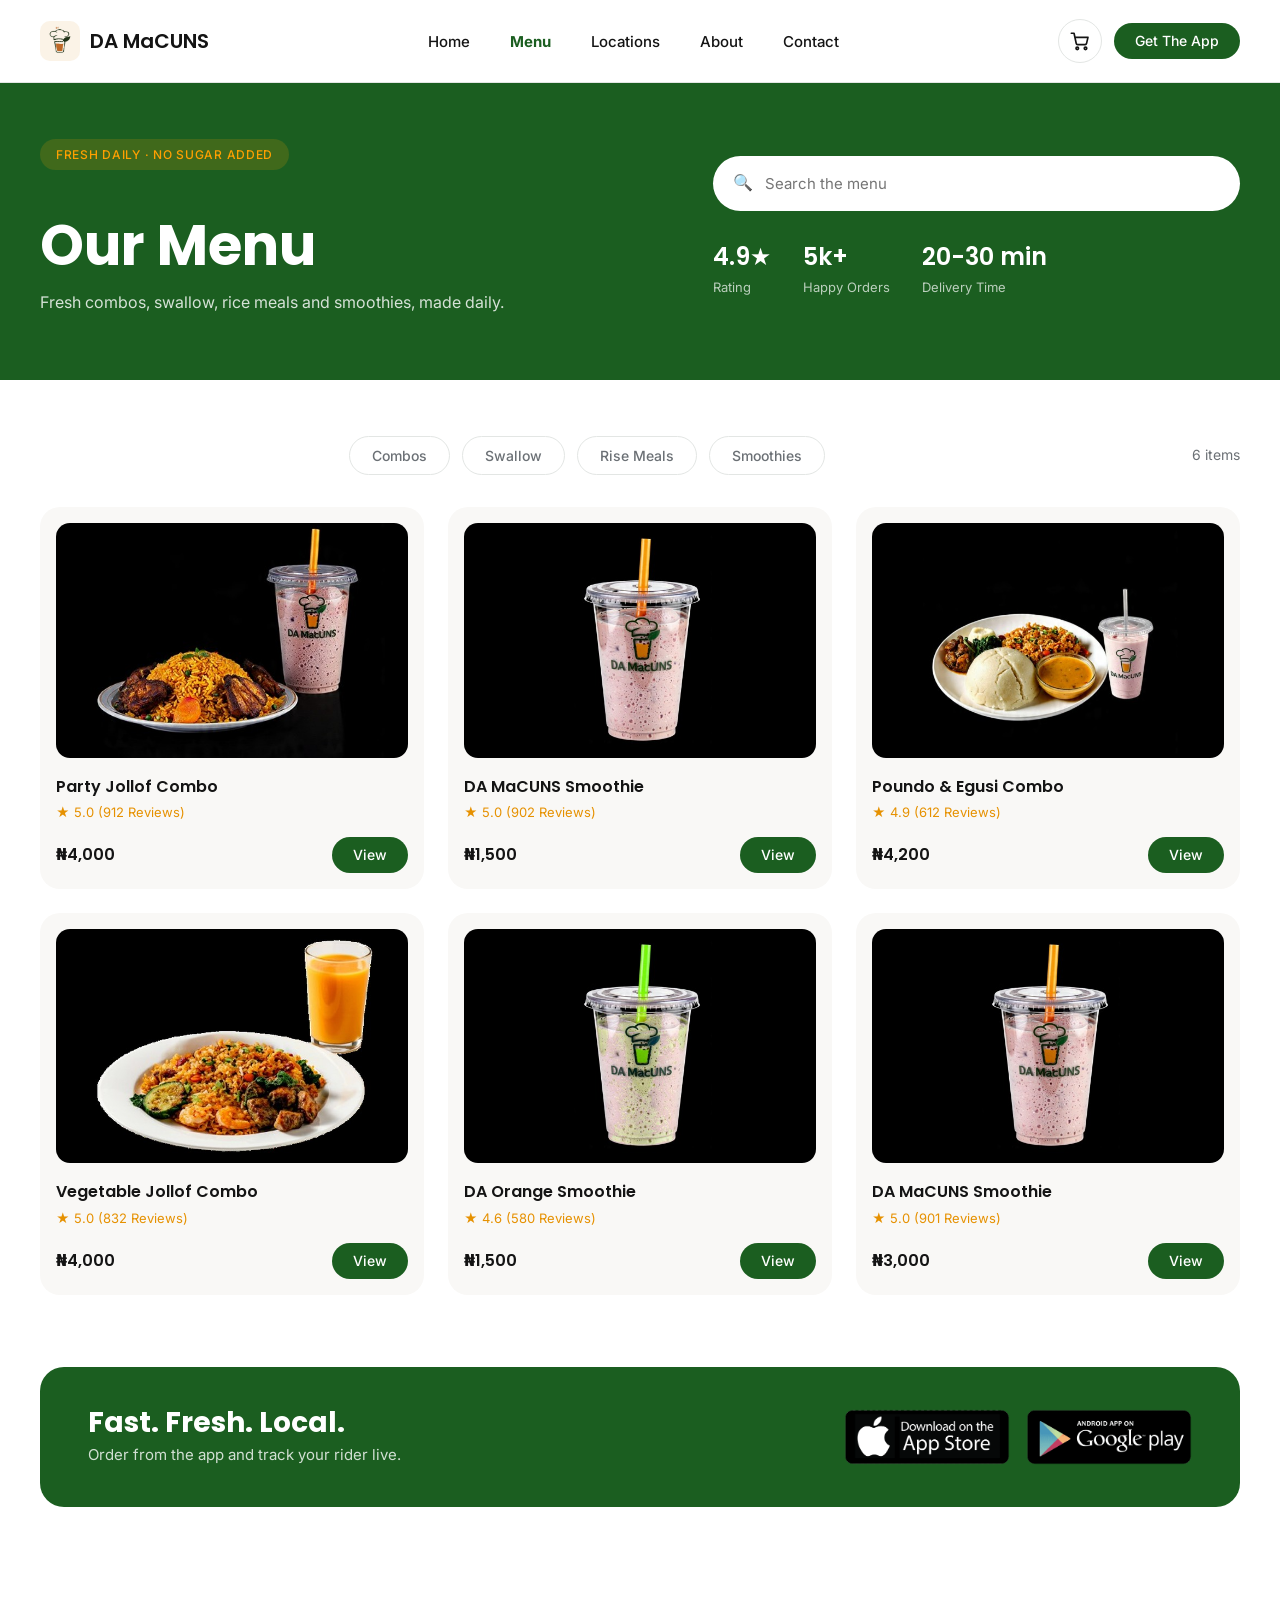
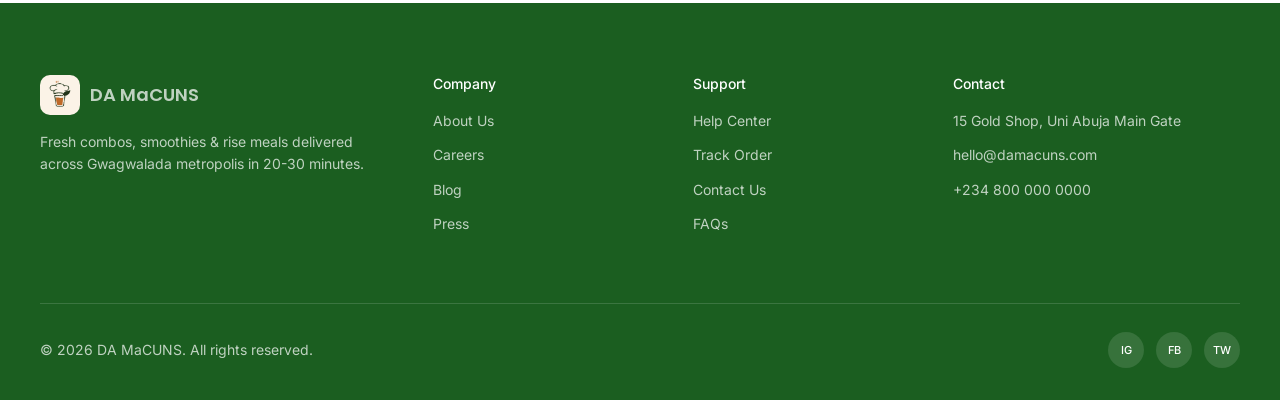
==== menu.html @ 14125fd9 "DA MaCUNS Level 8 live website Co-Authored-By: Claude Opus 5.5 <noreply@anthropic.com>" ====
<!DOCTYPE html>
<html lang="en">
<head>
  <meta charset="UTF-8">
  <meta name="viewport" content="width=device-width, initial-scale=1">
  <title>Our Menu | DA MaCUNS</title>
  <meta name="description" content="Browse the DA MaCUNS menu: jollof combos, swallow, rice meals and smoothies, delivered across Gwagwalada in 20-30 minutes.">
  <meta property="og:title" content="Our Menu | DA MaCUNS">
  <meta property="og:image" content="images/og-share.png">
  <meta name="theme-color" content="#1B5E20">
  <link rel="icon" href="images/favicon.png">
  <link rel="preconnect" href="https://fonts.googleapis.com">
  <link rel="preconnect" href="https://fonts.gstatic.com" crossorigin>
  <link href="https://fonts.googleapis.com/css2?family=Inter:wght@400;500;600;700&family=Poppins:wght@500;600;700;800&display=swap" rel="stylesheet">
  <link rel="stylesheet" href="style.css">
</head>
<body>
<a class="skip-link" href="#main">Skip to content</a>

<header class="site-header">
  <div class="container nav">
    <a class="brand" href="index.html" aria-label="DA MaCUNS home"><img src="images/logo.png" alt="" width="40" height="40">DA MaCUNS</a>
    <nav aria-label="Main">
      <ul class="nav-links" id="nav-links">
        <li><a href="index.html">Home</a></li>
        <li><a href="menu.html" aria-current="page">Menu</a></li>
        <li><a href="index.html#locations">Locations</a></li>
        <li><a href="index.html#about">About</a></li>
        <li><a href="index.html#contact">Contact</a></li>
      </ul>
    </nav>
    <div class="nav-actions">
      <button class="icon-btn" data-open-cart aria-label="Open cart">
        <svg viewBox="0 0 24 24" fill="none" stroke="currentColor" stroke-width="1.8" stroke-linecap="round" stroke-linejoin="round" aria-hidden="true"><circle cx="9" cy="20" r="1.4"/><circle cx="18" cy="20" r="1.4"/><path d="M2.5 3.5h3l2.4 11.2a1.5 1.5 0 0 0 1.5 1.2h8.2a1.5 1.5 0 0 0 1.5-1.1L20.7 8H6.3"/></svg>
        <span class="cart-count" data-cart-count data-zero="true">0</span>
      </button>
      <a class="btn btn-primary btn-sm btn-nav" href="index.html#get-app">Get The App</a>
      <button class="nav-toggle" id="nav-toggle" aria-label="Open menu" aria-expanded="false" aria-controls="nav-links"><span></span><span></span><span></span></button>
    </div>
  </div>
</header>

<main id="main">
  <section class="page-hero" aria-labelledby="menu-h1">
    <div class="container page-hero-inner">
      <div>
        <span class="tag">Fresh daily · No sugar added</span>
        <h1 id="menu-h1">Our Menu</h1>
        <p>Fresh combos, swallow, rice meals and smoothies, made daily.</p>
      </div>
      <div>
        <form class="search" id="search-form" role="search"><label class="sr" for="search" style="position:absolute;left:-999px">Search the menu</label><span class="search-ico" aria-hidden="true">🔍</span><input id="search" type="search" placeholder="Search the menu" autocomplete="off"></form>
        <div class="stats">
          <div class="stat"><strong>4.9★</strong><span>Rating</span></div>
          <div class="stat"><strong>5k+</strong><span>Happy Orders</span></div>
          <div class="stat"><strong>20-30 min</strong><span>Delivery Time</span></div>
        </div>
      </div>
    </div>
  </section>

  <section class="section" style="padding-top:56px" aria-label="Menu items">
    <div class="container">
      <div class="toolbar">
        <div class="pills" role="group" aria-label="Filter menu by category">
          <button class="pill" data-filter="combos" aria-pressed="false">Combos</button>
          <button class="pill" data-filter="swallow" aria-pressed="false">Swallow</button>
          <button class="pill" data-filter="rice" aria-pressed="false">Rise Meals</button>
          <button class="pill" data-filter="smoothies" aria-pressed="false">Smoothies</button>
        </div>
        <span class="count" id="count" aria-live="polite">6 items</span>
      </div>

      <div class="grid-3" id="menu-grid">
        <article class="card" data-id="party-jollof">
          <div class="card-photo"><img src="images/party-jollof.jpg" alt="Party Jollof Combo" loading="lazy"></div>
          <h3>Party Jollof Combo</h3><span class="rating">5.0 (912 Reviews)</span>
          <div class="card-foot"><span class="price">₦4,000</span><button class="btn btn-primary btn-sm" data-view="party-jollof">View</button></div>
        </article>
        <article class="card" data-id="smoothie">
          <div class="card-photo"><img src="images/smoothie.jpg" alt="DA MaCUNS Smoothie" loading="lazy"></div>
          <h3>DA MaCUNS Smoothie</h3><span class="rating">5.0 (902 Reviews)</span>
          <div class="card-foot"><span class="price">₦1,500</span><button class="btn btn-primary btn-sm" data-view="smoothie">View</button></div>
        </article>
        <article class="card" data-id="poundo-egusi">
          <div class="card-photo"><img src="images/poundo-egusi.jpg" alt="Poundo and Egusi Combo" loading="lazy"></div>
          <h3>Poundo &amp; Egusi Combo</h3><span class="rating">4.9 (612 Reviews)</span>
          <div class="card-foot"><span class="price">₦4,200</span><button class="btn btn-primary btn-sm" data-view="poundo-egusi">View</button></div>
        </article>
        <article class="card" data-id="veg-jollof">
          <div class="card-photo"><img src="images/vegetable-jollof-orange-juice.jpg" alt="Vegetable Jollof Combo" loading="lazy"></div>
          <h3>Vegetable Jollof Combo</h3><span class="rating">5.0 (832 Reviews)</span>
          <div class="card-foot"><span class="price">₦4,000</span><button class="btn btn-primary btn-sm" data-view="veg-jollof">View</button></div>
        </article>
        <article class="card" data-id="orange-smoothie">
          <!-- REPLACE: images/orange-smoothie-placeholder.jpg with the real DA Orange Smoothie photo from Figma -->
          <div class="card-photo"><img src="images/orange-smoothie-placeholder.jpg" alt="DA Orange Smoothie" loading="lazy"></div>
          <h3>DA Orange Smoothie</h3><span class="rating">4.6 (580 Reviews)</span>
          <div class="card-foot"><span class="price">₦1,500</span><button class="btn btn-primary btn-sm" data-view="orange-smoothie">View</button></div>
        </article>
        <article class="card" data-id="smoothie-3000">
          <div class="card-photo"><img src="images/smoothie.jpg" alt="DA MaCUNS Smoothie" loading="lazy"></div>
          <h3>DA MaCUNS Smoothie</h3><span class="rating">5.0 (901 Reviews)</span>
          <div class="card-foot"><span class="price">₦3,000</span><button class="btn btn-primary btn-sm" data-view="smoothie-3000">View</button></div>
        </article>
      </div>
      <p class="empty" id="empty" hidden>No items match your search. Try another word or category.</p>

      <div class="band">
        <div>
          <h2>Fast. Fresh. Local.</h2>
          <p>Order from the app and track your rider live.</p>
        </div>
        <div class="badges">
          <a href="index.html#get-app" aria-label="Download on the App Store"><img src="images/badge-appstore.png" alt="Download on the App Store"></a>
          <a href="index.html#get-app" aria-label="Get it on Google Play"><img src="images/badge-googleplay.png" alt="Get it on Google Play"></a>
        </div>
      </div>
    </div>
  </section>
</main>

<footer class="site-footer">
  <div class="container">
    <div class="footer-grid">
      <div>
        <a class="brand" href="index.html"><img src="images/logo.png" alt="" width="40" height="40">DA MaCUNS</a>
        <p>Fresh combos, smoothies &amp; rise meals delivered across Gwagwalada metropolis in 20-30 minutes.</p>
      </div>
      <div><h4>Company</h4><ul><li><a href="index.html#about">About Us</a></li><li><a href="mailto:hello@damacuns.com?subject=Careers%20at%20DA%20MaCUNS">Careers</a></li><li><a href="#" data-toast="Our blog is coming soon.">Blog</a></li><li><a href="mailto:hello@damacuns.com?subject=Press%20enquiry">Press</a></li></ul></div>
      <div><h4>Support</h4><ul><li><a href="#" data-open-faq>Help Center</a></li><li><a href="index.html#get-app">Track Order</a></li><li><a href="index.html#contact">Contact Us</a></li><li><a href="#" data-open-faq>FAQs</a></li></ul></div>
      <div><h4>Contact</h4><ul><li>15 Gold Shop, Uni Abuja Main Gate</li><li><a href="mailto:hello@damacuns.com">hello@damacuns.com</a></li><li><a href="tel:+2348000000000">+234 800 000 0000</a></li></ul></div>
    </div>
    <div class="footer-bottom">
      <p>© 2026 DA MaCUNS. All rights reserved.</p>
      <div class="social" aria-label="Social media">
        <a href="#" data-toast="Our Instagram page launches with the app." aria-label="Instagram">IG</a>
        <a href="#" data-toast="Our Facebook page launches with the app." aria-label="Facebook">FB</a>
        <a href="#" data-toast="Our Twitter page launches with the app." aria-label="Twitter">TW</a>
      </div>
    </div>
  </div>
</footer>

<div class="overlay" id="overlay"></div>

<aside class="drawer" id="cart-drawer" aria-label="Your cart">
  <div class="drawer-head"><h2>Your cart</h2><button class="close-btn" data-close aria-label="Close cart">×</button></div>
  <div class="drawer-body" id="cart-body"></div>
  <div class="drawer-foot">
    <div class="row"><span>Subtotal</span><span id="cart-subtotal">₦0</span></div>
    <div class="row total"><span>Total</span><span id="cart-total">₦0</span></div>
    <button class="btn btn-primary btn-block" id="checkout-btn" disabled>Checkout</button>
    <button class="btn btn-outline btn-block" data-close>Keep browsing</button>
  </div>
</aside>

<div class="modal" id="quick-view" role="dialog" aria-modal="true" aria-labelledby="qv-name">
  <button class="close-btn" data-close aria-label="Close">×</button>
  <div class="quick-photo"><img id="qv-img" src="" alt=""></div>
  <h2 id="qv-name"></h2><p class="sub" id="qv-rating"></p>
  <div class="quick-row"><span class="price" id="qv-price"></span>
    <div class="stepper" role="group" aria-label="Quantity"><button id="qv-dec" aria-label="Decrease">−</button><output id="qv-qty">1</output><button id="qv-inc" aria-label="Increase">+</button></div></div>
  <button class="btn btn-primary btn-block" id="qv-add">Add to Cart</button>
</div>

<div class="modal" id="checkout-modal" role="dialog" aria-modal="true" aria-labelledby="co-title">
  <button class="close-btn" data-close aria-label="Close">×</button>
  <form id="co-form" novalidate>
    <h2 id="co-title">Checkout</h2><p class="sub" id="co-summary"></p>
    <p class="notice">Demo checkout for the capstone: no payment is taken and no real order is placed.</p>
    <div class="field"><label for="co-name">Full name</label><input id="co-name" autocomplete="name" placeholder="Your name"><span class="err"></span></div>
    <div class="field"><label for="co-phone">Phone number</label><input id="co-phone" type="tel" autocomplete="tel" placeholder="+234 ..."><span class="err"></span></div>
    <div class="field"><label for="co-area">Delivery area</label><select id="co-area"><option value="">Choose your area</option><option value="1">Uni Abuja Main Gate</option><option value="2">Gwagwalada Central</option><option value="3">Phase 3, Gwagwalada</option></select><span class="err"></span></div>
    <button class="btn btn-primary btn-block" type="submit">Place order</button>
  </form>
  <div class="success" id="co-success" hidden>
    <div class="big" aria-hidden="true">✓</div>
    <h2>Order placed</h2>
    <p class="sub">Order <strong id="co-order"></strong> · <span id="co-paid"></span><br>Estimated delivery: <strong id="co-eta"></strong></p>
    <button class="btn btn-primary btn-block" data-close>Done</button>
  </div>
</div>

<div class="modal faq" id="faq-modal" role="dialog" aria-modal="true" aria-labelledby="faq-title">
  <button class="close-btn" data-close aria-label="Close">×</button>
  <h2 id="faq-title">Help &amp; FAQs</h2>
  <details open><summary>How fast is delivery?</summary><p>Orders arrive in 20-30 minutes across Gwagwalada.</p></details>
  <details><summary>Where do you deliver?</summary><p>Uni Abuja Main Gate (20 min), Gwagwalada Central (30 min) and Phase 3, Gwagwalada (25 min).</p></details>
  <details><summary>When are you open?</summary><p>Every day, 8am to 10pm.</p></details>
  <details><summary>How do I reach you?</summary><p>Call +234 800 000 0000 or email hello@damacuns.com. We reply within a day.</p></details>
</div>

<div class="toast" id="toast" role="status" aria-live="polite"></div>
<script src="script.js"></script>
</body>
</html>
---- style.css ----
/* DA MaCUNS website styles
   Design tokens come from the style guide: website = Poppins (headings) + Inter (body). */
:root {
  --green: #1B5E20;
  --green-dark: #154d19;
  --amber: #FFA000;
  --amber-dark: #e69100;
  --mint: #E8F5E9;
  --ink: #141414;
  --grey: #6B7075;
  --line: #E3E6E4;
  --card: #F9F8F6;
  --white: #FFFFFF;
  --radius: 16px;
  --radius-sm: 12px;
  --max: 1200px;
  --font-head: "Poppins", system-ui, sans-serif;
  --font-body: "Inter", system-ui, sans-serif;
}

*, *::before, *::after { box-sizing: border-box; }
html { scroll-behavior: smooth; scroll-padding-top: 90px; }
body { margin: 0; font-family: var(--font-body); color: var(--ink); background: var(--white); line-height: 1.6; -webkit-font-smoothing: antialiased; }
img { max-width: 100%; display: block; }
a { color: inherit; text-decoration: none; }
h1, h2, h3, h4 { font-family: var(--font-head); line-height: 1.15; margin: 0; }
p { margin: 0; }
ul { margin: 0; padding: 0; list-style: none; }
.container { width: min(100% - 48px, var(--max)); margin-inline: auto; }
.skip-link { position: absolute; left: -999px; top: 8px; background: var(--amber); color: var(--ink); padding: 8px 14px; border-radius: 8px; z-index: 200; }
.skip-link:focus { left: 8px; }
:focus-visible { outline: 3px solid var(--amber); outline-offset: 3px; }

/* ---------- Buttons (reused everywhere) ---------- */
.btn { display: inline-flex; align-items: center; justify-content: center; gap: 8px; font: 500 16px/1 var(--font-body); padding: 16px 28px; border-radius: 999px; border: 1.5px solid transparent; cursor: pointer; transition: transform .15s ease, background .2s ease, color .2s ease, border-color .2s ease; }
.btn:hover { transform: translateY(-2px); }
.btn-primary { background: var(--green); color: var(--white); }
.btn-primary:hover { background: var(--green-dark); }
.btn-amber { background: var(--amber); color: var(--ink); }
.btn-amber:hover { background: var(--amber-dark); }
.btn-ghost { background: transparent; color: var(--white); border-color: rgba(255,255,255,.55); }
.btn-ghost:hover { background: rgba(255,255,255,.12); }
.btn-outline { background: transparent; color: var(--green); border-color: var(--green); }
.btn-outline:hover { background: var(--green); color: var(--white); }
.btn-sm { padding: 10px 20px; font-size: 14px; }

/* ---------- Header ---------- */
.site-header { position: sticky; top: 0; z-index: 100; background: var(--white); border-bottom: 1px solid var(--line); }
.nav { display: flex; align-items: center; justify-content: space-between; height: 82px; gap: 24px; }
.brand { display: flex; align-items: center; gap: 10px; font: 600 20px var(--font-head); }
.brand img { width: 40px; height: 40px; border-radius: 10px; }
.nav-links { display: flex; gap: 40px; font: 500 15px var(--font-body); }
.nav-links a { color: var(--ink); padding: 6px 0; border-bottom: 2px solid transparent; }
.nav-links a:hover { color: var(--green); }
.nav-links a[aria-current="page"] { color: var(--green); font-weight: 700; }
.nav-toggle { display: none; background: none; border: 0; padding: 10px; cursor: pointer; }
.nav-toggle span { display: block; width: 24px; height: 2px; background: var(--ink); margin: 5px 0; transition: transform .2s, opacity .2s; }
.cart-pill { position: relative; display: none; }
.cart-count { display: inline-flex; min-width: 22px; height: 22px; align-items: center; justify-content: center; background: var(--amber); color: var(--ink); border-radius: 999px; font: 700 12px var(--font-body); padding: 0 6px; margin-left: 6px; }

/* ---------- Hero ---------- */
.hero { background: var(--green); color: var(--white); position: relative; overflow: hidden; }
.hero::after { content: ""; position: absolute; right: -180px; top: -200px; width: 640px; height: 640px; border-radius: 50%; background: rgba(255,160,0,.10); }
.hero-inner { display: grid; grid-template-columns: 1.05fr 1fr; gap: 56px; align-items: center; padding: 88px 0 96px; position: relative; z-index: 1; }
.tag { display: inline-block; font: 500 12px var(--font-body); letter-spacing: .06em; text-transform: uppercase; color: var(--amber); background: rgba(255,160,0,.16); padding: 8px 16px; border-radius: 999px; margin-bottom: 24px; }
.hero h1 { font-size: clamp(40px, 5.4vw, 64px); font-weight: 700; }
.hero p.lead { font-size: 18px; color: rgba(255,255,255,.82); margin: 24px 0 36px; max-width: 520px; }
.cta-row { display: flex; flex-wrap: wrap; gap: 16px; }
.stats { display: flex; gap: 40px; margin-top: 44px; }
.stat strong { display: block; font: 600 24px var(--font-head); }
.stat span { font-size: 13px; color: rgba(255,255,255,.7); }
.hero-visual { position: relative; border-radius: 28px; overflow: hidden; box-shadow: 0 30px 60px rgba(0,0,0,.35); background: #000; }
.hero-visual img { width: 100%; aspect-ratio: 1.45; object-fit: cover; }
.hero-caption { position: absolute; left: 20px; bottom: 20px; right: 20px; background: linear-gradient(180deg, transparent, rgba(0,0,0,.65)); padding: 28px 12px 4px; display: flex; flex-direction: column; align-items: flex-start; gap: 8px; }
.hero-caption strong { font: 700 15px var(--font-body); }
.chip-amber { background: var(--amber); color: var(--ink); font: 700 12px var(--font-body); padding: 6px 18px; border-radius: 999px; }

/* ---------- Sections ---------- */
section { position: relative; }
.section { padding: 96px 0; }
.section-alt { background: var(--card); }
.eyebrow { font: 500 13px var(--font-body); letter-spacing: .14em; text-transform: uppercase; color: var(--grey); text-align: center; margin-bottom: 12px; }
.section-title { font-size: clamp(28px, 3.2vw, 36px); font-weight: 600; text-align: center; max-width: 720px; margin-inline: auto; }
.section-head { margin-bottom: 48px; }
.left { text-align: left; margin-inline: 0; }

/* pills */
.pills { display: flex; flex-wrap: wrap; justify-content: center; gap: 12px; margin-bottom: 40px; }
.pill { font: 500 14px var(--font-body); padding: 10px 22px; border-radius: 999px; border: 1.5px solid var(--line); background: var(--white); color: var(--grey); cursor: pointer; transition: all .2s; }
.pill:hover { border-color: var(--green); color: var(--green); }
.pill.is-active, .pill[aria-pressed="true"] { background: var(--green); border-color: var(--green); color: var(--white); }

/* product cards */
.grid-4 { display: grid; grid-template-columns: repeat(4, 1fr); gap: 24px; }
.grid-3 { display: grid; grid-template-columns: repeat(3, 1fr); gap: 24px; }
.card { background: var(--card); border-radius: 20px; padding: 16px; display: flex; flex-direction: column; gap: 6px; transition: transform .2s, box-shadow .2s; }
.card:hover { transform: translateY(-4px); box-shadow: 0 14px 30px rgba(0,0,0,.08); }
.card-photo { background: #000; border-radius: 14px; overflow: hidden; aspect-ratio: 1.5; margin-bottom: 10px; }
.card-photo img { width: 100%; height: 100%; object-fit: cover; }
.card h3 { font-size: 16px; font-weight: 600; margin-top: 4px; }
.rating { font-size: 13px; color: var(--amber-dark); }
.rating::before { content: "★ "; }
.card-foot { display: flex; align-items: center; justify-content: space-between; margin-top: 8px; }
.price { font: 600 16px var(--font-head); }
.more-row { display: flex; justify-content: center; margin-top: 48px; }

/* features */
.feature { background: var(--white); border: 1px solid var(--line); border-radius: 20px; padding: 28px 24px; }
.feature .icon { width: 48px; height: 48px; border-radius: 14px; background: var(--mint); display: grid; place-items: center; font-size: 22px; margin-bottom: 20px; }
.feature h3 { font-size: 20px; margin-bottom: 8px; }
.feature p { color: var(--grey); font-size: 14px; }

/* locations */
.split { display: grid; grid-template-columns: 1fr 1fr; gap: 64px; align-items: center; }
.split h2 { font-size: clamp(28px, 3.2vw, 32px); font-weight: 600; }
.split p.copy { color: var(--grey); margin: 20px 0 28px; }
.zones { display: grid; gap: 16px; }
.zone { display: flex; align-items: center; gap: 16px; padding: 16px 20px; border: 1px solid var(--line); border-radius: var(--radius-sm); background: var(--white); text-align: left; width: 100%; font: inherit; cursor: pointer; transition: border-color .2s, background .2s; }
.zone:hover, .zone.is-active { border-color: var(--green); background: var(--mint); }
.dot { width: 12px; height: 12px; border-radius: 50%; background: var(--amber); flex: none; }
.zone strong { display: block; font-weight: 600; font-size: 15px; }
.zone span { font-size: 13px; color: var(--grey); }
.map { position: relative; border-radius: 28px; overflow: hidden; background: #eef1ee; aspect-ratio: 1.35; box-shadow: 0 20px 44px rgba(0,0,0,.08); }
.map svg { width: 100%; height: 100%; display: block; }
.map-label { position: absolute; top: 20px; right: 24px; font: 500 28px var(--font-body); color: var(--green); opacity: .45; letter-spacing: .04em; }
.map-note { position: absolute; left: 20px; bottom: 16px; background: var(--white); border-radius: 999px; padding: 8px 16px; font: 500 13px var(--font-body); box-shadow: 0 6px 16px rgba(0,0,0,.1); }

/* about */
.about-art { border-radius: 28px; aspect-ratio: 1.1; background: linear-gradient(135deg, var(--green), #2e7d32); display: grid; place-items: center; position: relative; overflow: hidden; }
.about-art::after { content: ""; position: absolute; width: 300px; height: 300px; border-radius: 50%; background: rgba(255,160,0,.18); right: -80px; bottom: -80px; }
.about-art img { width: 46%; border-radius: 28px; box-shadow: 0 20px 40px rgba(0,0,0,.3); position: relative; z-index: 1; }
.about-art small { position: absolute; left: 24px; top: 20px; color: rgba(255,255,255,.7); font-size: 13px; z-index: 1; }
.about-stats { display: flex; gap: 40px; margin-top: 32px; }
.about-stats strong { display: block; font: 700 26px var(--font-head); color: var(--green); }
.about-stats span { font-size: 13px; color: var(--grey); }

/* get the app */
.app { background: var(--green); color: var(--white); overflow: hidden; }
.app-inner { display: grid; grid-template-columns: 1.1fr .9fr; gap: 48px; align-items: center; padding-block: 96px; }
.app .tag { margin-bottom: 20px; }
.app h2 { font: 800 clamp(44px, 6vw, 68px)/1.05 var(--font-head); }
.app p.lead { margin: 24px 0 32px; font-size: 19px; color: rgba(255,255,255,.85); max-width: 520px; }
.badges { display: flex; flex-wrap: wrap; gap: 16px; }
.badges img { height: 56px; width: auto; border-radius: 10px; transition: transform .15s; }
.badges a:hover img { transform: translateY(-3px); }
.app .stats { margin-top: 40px; }
.app .stats strong { font: 800 28px var(--font-head); }
.phone { width: min(300px, 70%); margin-inline: auto; border: 10px solid #0e0e0e; border-radius: 44px; overflow: hidden; box-shadow: 0 30px 70px rgba(0,0,0,.45); transform: rotate(4deg); background: #000; }

/* contact + testimonials */
.contact-card { text-align: center; background: var(--card); border-radius: 20px; padding: 32px 20px; }
.contact-card .icon { width: 48px; height: 48px; border-radius: 50%; background: rgba(255,160,0,.18); display: grid; place-items: center; margin: 0 auto 16px; font-size: 20px; }
.contact-card small { display: block; color: var(--grey); font-weight: 500; font-size: 13px; }
.contact-card a, .contact-card strong { display: block; font: 600 17px var(--font-head); margin: 6px 0; }
.contact-card a:hover { color: var(--green); }
.lede { text-align: center; color: var(--grey); max-width: 560px; margin: 16px auto 0; }
.review { background: var(--white); border: 1px solid var(--line); border-radius: 20px; padding: 28px; display: flex; flex-direction: column; gap: 16px; }
.stars { color: var(--amber); letter-spacing: 2px; }
.review p { font-size: 14.5px; }
.who { display: flex; align-items: center; gap: 12px; font: 500 14px var(--font-body); margin-top: auto; }
.avatar { width: 40px; height: 40px; border-radius: 50%; background: var(--green); color: var(--white); display: grid; place-items: center; font: 600 14px var(--font-head); }

/* footer */
.site-footer { background: var(--green); color: var(--white); padding: 72px 0 32px; }
.footer-grid { display: grid; grid-template-columns: 1.6fr 1fr 1fr 1.3fr; gap: 40px; }
.site-footer .brand { margin-bottom: 16px; font-size: 18px; }
.site-footer p, .site-footer li, .site-footer a { font-size: 14px; color: rgba(255,255,255,.72); }
.site-footer h4 { font: 500 14px var(--font-body); margin-bottom: 18px; color: var(--white); }
.site-footer li { margin-bottom: 12px; }
.site-footer a:hover { color: var(--amber); }
.footer-bottom { display: flex; justify-content: space-between; align-items: center; gap: 16px; margin-top: 56px; padding-top: 28px; border-top: 1px solid rgba(255,255,255,.14); }
.social { display: flex; gap: 12px; }
.social a { width: 36px; height: 36px; border-radius: 50%; background: rgba(255,255,255,.12); display: grid; place-items: center; font: 500 11px var(--font-body); color: var(--white); }
.social a:hover { background: var(--amber); color: var(--ink); }

/* Menu page */
.page-hero { background: var(--green); color: var(--white); padding: 56px 0 64px; }
.page-hero-inner { display: grid; grid-template-columns: 1.2fr 1fr; gap: 40px; align-items: center; }
.page-hero h1 { font-size: clamp(36px, 5vw, 56px); font-weight: 700; margin: 20px 0 12px; }
.page-hero p { color: rgba(255,255,255,.82); }
.search { display: flex; align-items: center; gap: 12px; background: var(--white); border-radius: 999px; padding: 4px 20px; }
.search input { flex: 1; border: 0; outline: 0; font: 400 15px var(--font-body); padding: 14px 0; background: transparent; }
.search-ico { color: var(--grey); }
.page-hero .stats { margin-top: 28px; gap: 32px; }
.toolbar { display: flex; align-items: center; justify-content: space-between; gap: 16px; margin-bottom: 32px; flex-wrap: wrap; }
.toolbar .pills { margin: 0 auto; }
.count { font-size: 14px; color: var(--grey); min-width: 90px; text-align: right; }
.empty { text-align: center; color: var(--grey); padding: 48px 0; }
.band { background: var(--green); color: var(--white); border-radius: 24px; padding: 40px 48px; display: flex; align-items: center; justify-content: space-between; gap: 32px; flex-wrap: wrap; margin-top: 72px; }
.band h2 { font-size: 28px; font-weight: 700; }
.band p { color: rgba(255,255,255,.8); font-size: 15px; margin-top: 4px; }
.toast { position: fixed; left: 50%; bottom: 28px; transform: translate(-50%, 24px); background: var(--ink); color: var(--white); padding: 14px 22px; border-radius: 999px; font: 500 14px var(--font-body); opacity: 0; pointer-events: none; transition: all .25s; z-index: 300; }
.toast.show { opacity: 1; transform: translate(-50%, 0); }

/* reveal on scroll */
.reveal { opacity: 0; transform: translateY(20px); transition: opacity .6s ease, transform .6s ease; }
.reveal.in { opacity: 1; transform: none; }
@media (prefers-reduced-motion: reduce) { html { scroll-behavior: auto; } .reveal { opacity: 1; transform: none; transition: none; } .btn, .card { transition: none; } }

/* ---------- Tablet ---------- */
@media (max-width: 1024px) {
  .grid-4 { grid-template-columns: repeat(2, 1fr); }
  .footer-grid { grid-template-columns: 1fr 1fr; }
  .hero-inner, .split, .app-inner, .page-hero-inner { grid-template-columns: 1fr; gap: 40px; }
  .hero-inner { padding: 64px 0; }
  .split .order-last { order: 2; }
  .phone { transform: none; }
}
/* ---------- Mobile ---------- */
@media (max-width: 720px) {
  .container { width: min(100% - 32px, var(--max)); }
  .nav { height: 70px; }
  .nav-toggle { display: block; }
  .nav-links { position: absolute; left: 0; right: 0; top: 70px; flex-direction: column; gap: 0; background: var(--white); border-bottom: 1px solid var(--line); padding: 8px 16px 20px; display: none; }
  .nav-links.open { display: flex; }
  .nav-links a { padding: 14px 4px; border-bottom: 1px solid var(--line); }
  .nav .btn-nav { display: none; }
  .section { padding: 64px 0; }
  .grid-3, .grid-4 { grid-template-columns: 1fr; }
  .stats { gap: 24px; flex-wrap: wrap; }
  .footer-grid { grid-template-columns: 1fr; }
  .footer-bottom { flex-direction: column; align-items: flex-start; }
  .band { padding: 28px 24px; }
  .toolbar .pills { margin: 0; justify-content: flex-start; }
}

/* =====================================================================
   v2 additions: cart drawer, modals, overlay, carousel, map extras
   ===================================================================== */
img { height: auto; }
body { overflow-x: clip; }
.site-header.scrolled { box-shadow: 0 6px 20px rgba(0,0,0,.08); }
.nav-actions { display: flex; align-items: center; gap: 12px; }
.icon-btn { position: relative; width: 44px; height: 44px; border-radius: 50%; border: 1.5px solid var(--line); background: var(--white); color: var(--ink); display: grid; place-items: center; cursor: pointer; transition: border-color .2s, color .2s; }
.icon-btn:hover { border-color: var(--green); color: var(--green); }
.icon-btn svg { width: 22px; height: 22px; display: block; }
.icon-btn .cart-count { position: absolute; top: -6px; right: -6px; margin: 0; min-width: 20px; height: 20px; font-size: 11px; }
.cart-count[data-zero="true"] { display: none; }
.cart-count.bump { animation: bump .35s ease; }
@keyframes bump { 50% { transform: scale(1.35); } }

/* overlay */
.overlay { position: fixed; inset: 0; background: rgba(0,0,0,.5); opacity: 0; visibility: hidden; transition: opacity .25s, visibility .25s; z-index: 200; }
.overlay.show { opacity: 1; visibility: visible; }

/* drawer */
.drawer { position: fixed; top: 0; right: 0; height: 100%; width: min(420px, 100%); background: var(--white); z-index: 210; display: flex; flex-direction: column; transform: translateX(100%); visibility: hidden; transition: transform .3s ease, visibility .3s; box-shadow: -12px 0 40px rgba(0,0,0,.15); }
.drawer.open { transform: none; visibility: visible; }
.drawer-head { display: flex; align-items: center; justify-content: space-between; padding: 20px 24px; border-bottom: 1px solid var(--line); }
.drawer-head h2 { font-size: 22px; }
.drawer-body { flex: 1; overflow-y: auto; padding: 8px 24px; }
.drawer-foot { padding: 20px 24px 24px; border-top: 1px solid var(--line); display: grid; gap: 12px; background: var(--card); }
.row { display: flex; justify-content: space-between; font-size: 15px; color: var(--grey); }
.row.total { font: 600 18px var(--font-head); color: var(--ink); }
.btn-block { width: 100%; }
.btn:disabled { opacity: .45; cursor: not-allowed; transform: none; }
.close-btn { width: 40px; height: 40px; border-radius: 50%; border: 0; background: var(--card); font-size: 24px; line-height: 1; cursor: pointer; color: var(--ink); display: grid; place-items: center; }
.close-btn:hover { background: var(--mint); color: var(--green); }
.cart-empty { text-align: center; color: var(--grey); padding: 64px 12px; font-size: 14px; }
.cart-empty strong { display: block; color: var(--ink); font: 600 18px var(--font-head); margin-bottom: 6px; }
.cart-item { display: grid; grid-template-columns: 64px 1fr auto; gap: 4px 14px; align-items: center; padding: 16px 0; border-bottom: 1px solid var(--line); }
.cart-item img { width: 64px; height: 64px; object-fit: cover; border-radius: 12px; background: #000; grid-row: span 2; }
.cart-item h3 { font: 600 14px var(--font-head); }
.cart-item .price { font-size: 14px; color: var(--green); }
.remove-link { grid-column: 2 / 4; justify-self: start; background: none; border: 0; padding: 0; font: 500 12px var(--font-body); color: var(--grey); text-decoration: underline; cursor: pointer; }
.remove-link:hover { color: #D32F2F; }

/* quantity stepper */
.stepper { display: inline-flex; align-items: center; border: 1.5px solid var(--line); border-radius: 999px; overflow: hidden; background: var(--white); }
.stepper button { width: 34px; height: 34px; border: 0; background: transparent; font-size: 18px; cursor: pointer; color: var(--green); }
.stepper button:hover { background: var(--mint); }
.stepper output { min-width: 28px; text-align: center; font: 600 14px var(--font-body); }

/* modals */
.modal { position: fixed; left: 50%; top: 50%; width: min(460px, calc(100% - 32px)); max-height: 90vh; overflow-y: auto; background: var(--white); border-radius: 24px; padding: 28px; z-index: 220; opacity: 0; visibility: hidden; transform: translate(-50%, -46%) scale(.97); transition: opacity .25s, transform .25s, visibility .25s; box-shadow: 0 30px 80px rgba(0,0,0,.3); }
.modal.open { opacity: 1; visibility: visible; transform: translate(-50%, -50%); }
.modal > .close-btn { position: absolute; top: 14px; right: 14px; z-index: 2; }
.modal h2 { font-size: 24px; margin-bottom: 6px; }
.sub { color: var(--grey); font-size: 14px; }
.quick-photo { background: #000; border-radius: 16px; overflow: hidden; aspect-ratio: 1.5; margin: 8px 0 18px; }
.quick-photo img { width: 100%; height: 100%; object-fit: cover; }
.quick-row { display: flex; align-items: center; justify-content: space-between; margin: 18px 0; }
.quick-row .price { font-size: 22px; color: var(--green); }
.notice { background: var(--mint); color: var(--green); border-radius: 12px; padding: 10px 14px; font-size: 13px; margin: 14px 0; }
.field { display: grid; gap: 6px; margin-bottom: 14px; }
.field label { font: 500 13px var(--font-body); }
.field input, .field select { font: 400 15px var(--font-body); padding: 13px 14px; border: 1.5px solid var(--line); border-radius: 12px; background: var(--white); width: 100%; }
.field input:focus, .field select:focus { outline: 0; border-color: var(--green); }
.field.invalid input, .field.invalid select { border-color: #D32F2F; }
.err { color: #D32F2F; font-size: 12px; min-height: 0; }
.success { text-align: center; padding: 12px 0; }
.success[hidden], [hidden] { display: none !important; }
.success .big { width: 64px; height: 64px; margin: 0 auto 16px; border-radius: 50%; background: var(--green); color: var(--white); display: grid; place-items: center; font-size: 32px; }
.success p { margin: 8px 0 20px; }
.faq details { border-bottom: 1px solid var(--line); padding: 14px 0; }
.faq summary { font-weight: 600; cursor: pointer; }
.faq details p { color: var(--grey); font-size: 14px; margin-top: 8px; }

/* phone image keeps its ratio */
.phone img { width: 100%; height: auto; display: block; }

/* map extras */
.map-eta { position: absolute; top: 20px; left: 24px; background: var(--green); color: var(--white); border-radius: 999px; padding: 6px 14px; font: 600 12px var(--font-body); }
.rider { transition: transform .6s ease; }

/* testimonials carousel */
.carousel { position: relative; }
.track { display: flex; gap: 24px; overflow-x: auto; scroll-snap-type: x mandatory; scrollbar-width: none; padding: 4px 2px 12px; position: relative; }
.track::-webkit-scrollbar { display: none; }
.track > * { flex: 0 0 calc((100% - 48px) / 3); scroll-snap-align: start; }
.dots { display: flex; justify-content: center; gap: 8px; margin-top: 20px; }
.dots button { width: 9px; height: 9px; padding: 0; border: 0; border-radius: 999px; background: var(--line); cursor: pointer; transition: width .25s, background .25s; }
.dots button.on { width: 26px; background: var(--green); }
.dots button[hidden] { display: none; }
@media (max-width: 1024px) { .track > * { flex-basis: calc((100% - 24px) / 2); } }
@media (max-width: 720px) {
  .track > * { flex-basis: 100%; }
  .modal { padding: 22px; }
  .nav-actions { gap: 8px; }
}

/* hero image slider */
.hero-slider { aspect-ratio: 1.5; }
.hero-slider .slide { position: absolute; inset: 0; width: 100%; height: 100%; aspect-ratio: auto; object-fit: cover; opacity: 0; transform: scale(1.05); transition: opacity .9s ease, transform 5s ease; }
.hero-slider .slide.is-active { opacity: 1; transform: scale(1); }
.hero-slider .hero-caption { z-index: 2; }
.hero-dots { position: absolute; right: 20px; bottom: 24px; z-index: 3; display: flex; gap: 8px; }
.hero-dots button { width: 9px; height: 9px; padding: 0; border: 0; border-radius: 999px; background: rgba(255,255,255,.45); cursor: pointer; transition: width .25s, background .25s; }
.hero-dots button.on { width: 26px; background: var(--amber); }
@media (prefers-reduced-motion: reduce) { .hero-slider .slide { transition: none; transform: none; } }
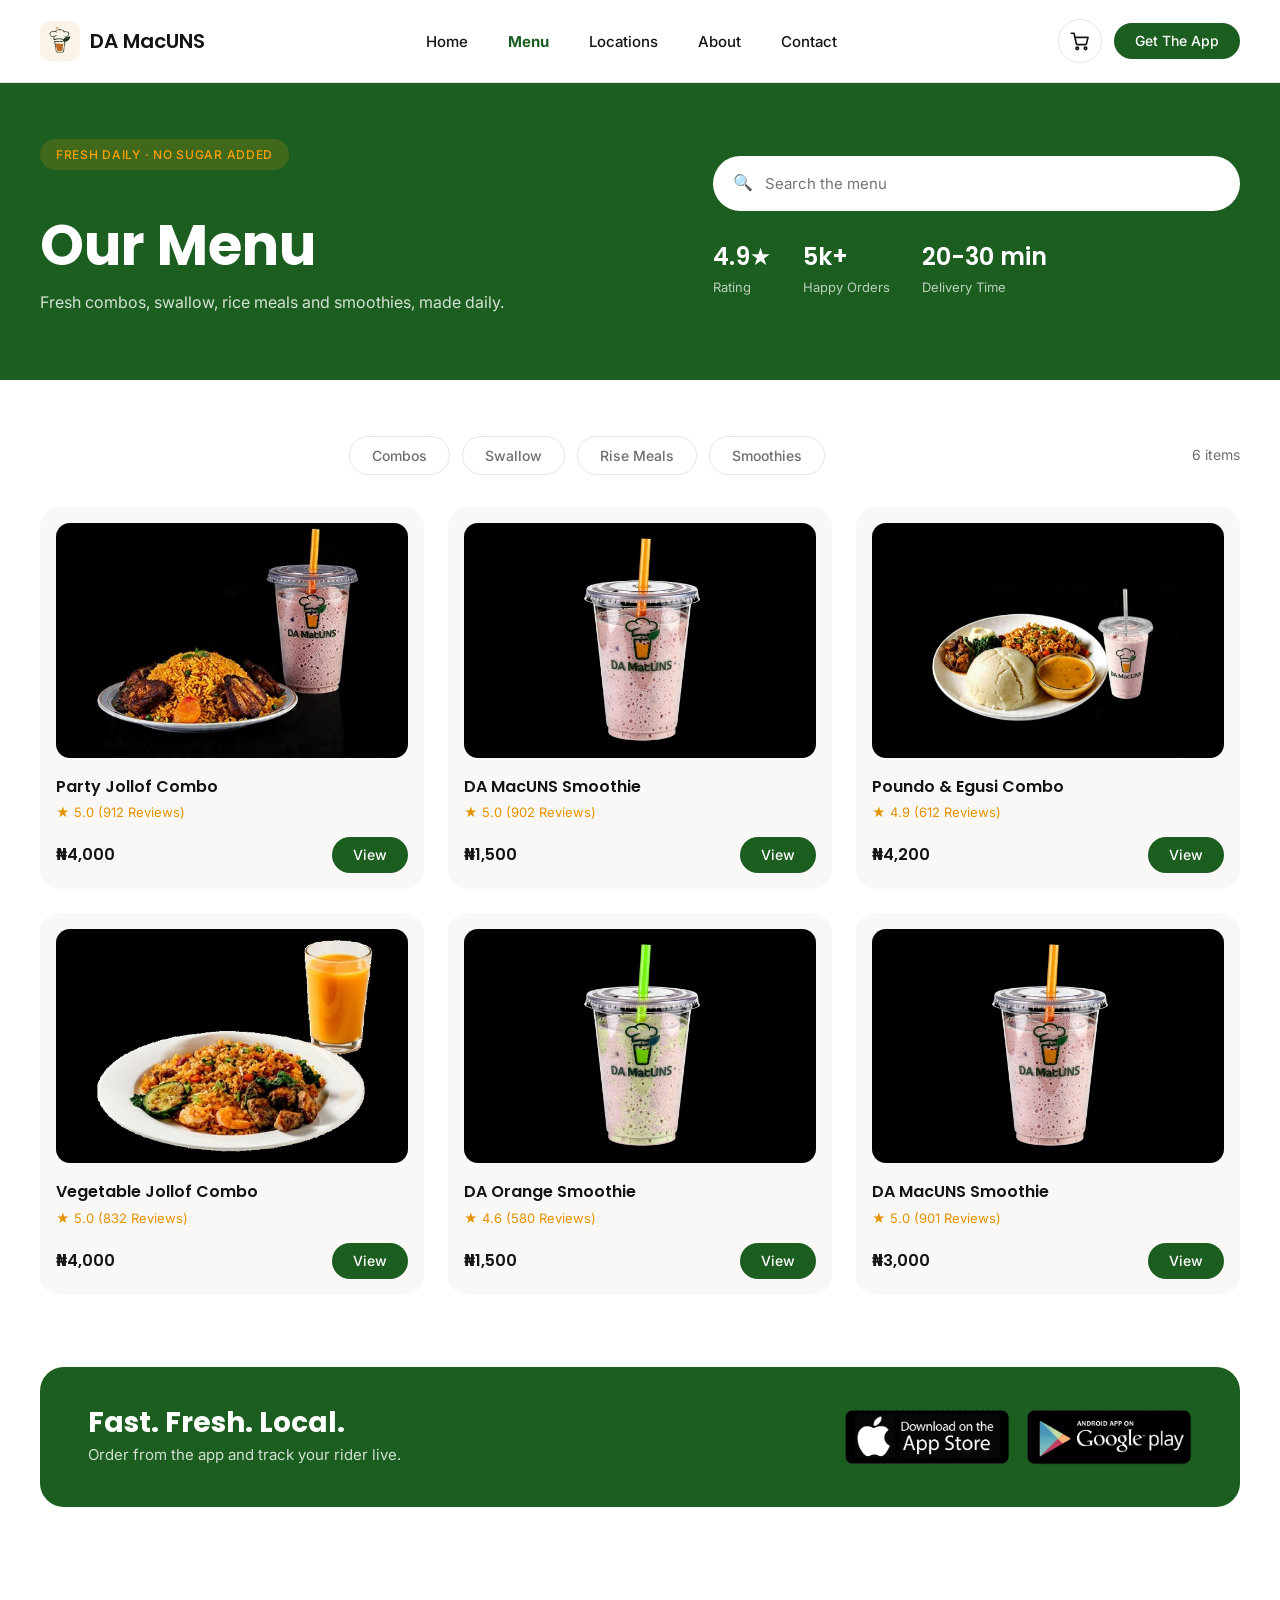
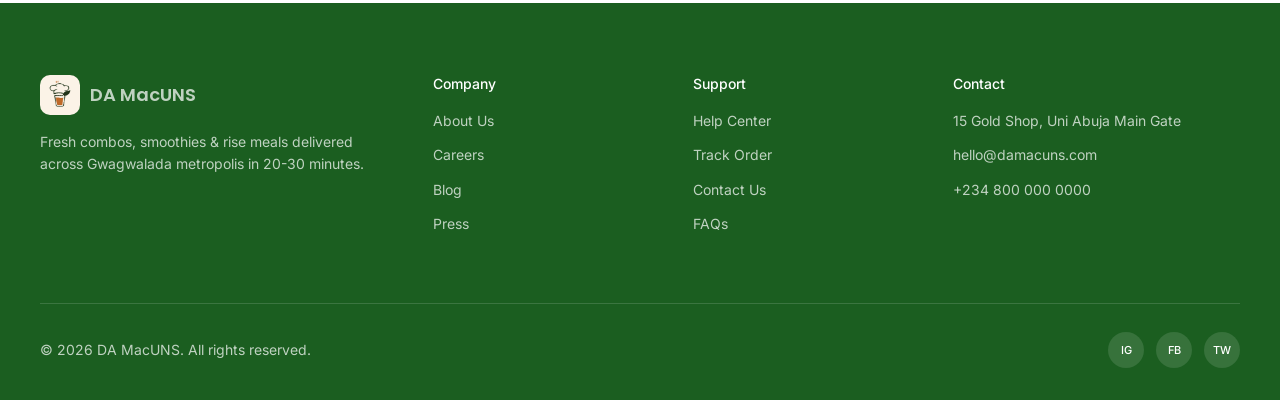
==== commit 61cf39b9: "Unify brand spelling to DA MacUNS Co-Authored-By: Claude Opus 5.5 <noreply@anthropic.com>" ====
--- a/menu.html
+++ b/menu.html
@@ -3,9 +3,9 @@
 <head>
   <meta charset="UTF-8">
   <meta name="viewport" content="width=device-width, initial-scale=1">
-  <title>Our Menu | DA MaCUNS</title>
-  <meta name="description" content="Browse the DA MaCUNS menu: jollof combos, swallow, rice meals and smoothies, delivered across Gwagwalada in 20-30 minutes.">
-  <meta property="og:title" content="Our Menu | DA MaCUNS">
+  <title>Our Menu | DA MacUNS</title>
+  <meta name="description" content="Browse the DA MacUNS menu: jollof combos, swallow, rice meals and smoothies, delivered across Gwagwalada in 20-30 minutes.">
+  <meta property="og:title" content="Our Menu | DA MacUNS">
   <meta property="og:image" content="images/og-share.png">
   <meta name="theme-color" content="#1B5E20">
   <link rel="icon" href="images/favicon.png">
@@ -19,7 +19,7 @@
 
 <header class="site-header">
   <div class="container nav">
-    <a class="brand" href="index.html" aria-label="DA MaCUNS home"><img src="images/logo.png" alt="" width="40" height="40">DA MaCUNS</a>
+    <a class="brand" href="index.html" aria-label="DA MacUNS home"><img src="images/logo.png" alt="" width="40" height="40">DA MacUNS</a>
     <nav aria-label="Main">
       <ul class="nav-links" id="nav-links">
         <li><a href="index.html">Home</a></li>
@@ -27,6 +27,7 @@
         <li><a href="index.html#locations">Locations</a></li>
         <li><a href="index.html#about">About</a></li>
         <li><a href="index.html#contact">Contact</a></li>
+        <li class="nav-cta"><a class="btn btn-primary" href="index.html#get-app">Get The App</a></li>
       </ul>
     </nav>
     <div class="nav-actions">
@@ -78,8 +79,8 @@
           <div class="card-foot"><span class="price">₦4,000</span><button class="btn btn-primary btn-sm" data-view="party-jollof">View</button></div>
         </article>
         <article class="card" data-id="smoothie">
-          <div class="card-photo"><img src="images/smoothie.jpg" alt="DA MaCUNS Smoothie" loading="lazy"></div>
-          <h3>DA MaCUNS Smoothie</h3><span class="rating">5.0 (902 Reviews)</span>
+          <div class="card-photo"><img src="images/smoothie.jpg" alt="DA MacUNS Smoothie" loading="lazy"></div>
+          <h3>DA MacUNS Smoothie</h3><span class="rating">5.0 (902 Reviews)</span>
           <div class="card-foot"><span class="price">₦1,500</span><button class="btn btn-primary btn-sm" data-view="smoothie">View</button></div>
         </article>
         <article class="card" data-id="poundo-egusi">
@@ -99,8 +100,8 @@
           <div class="card-foot"><span class="price">₦1,500</span><button class="btn btn-primary btn-sm" data-view="orange-smoothie">View</button></div>
         </article>
         <article class="card" data-id="smoothie-3000">
-          <div class="card-photo"><img src="images/smoothie.jpg" alt="DA MaCUNS Smoothie" loading="lazy"></div>
-          <h3>DA MaCUNS Smoothie</h3><span class="rating">5.0 (901 Reviews)</span>
+          <div class="card-photo"><img src="images/smoothie.jpg" alt="DA MacUNS Smoothie" loading="lazy"></div>
+          <h3>DA MacUNS Smoothie</h3><span class="rating">5.0 (901 Reviews)</span>
           <div class="card-foot"><span class="price">₦3,000</span><button class="btn btn-primary btn-sm" data-view="smoothie-3000">View</button></div>
         </article>
       </div>
@@ -124,15 +125,15 @@
   <div class="container">
     <div class="footer-grid">
       <div>
-        <a class="brand" href="index.html"><img src="images/logo.png" alt="" width="40" height="40">DA MaCUNS</a>
+        <a class="brand" href="index.html"><img src="images/logo.png" alt="" width="40" height="40">DA MacUNS</a>
         <p>Fresh combos, smoothies &amp; rise meals delivered across Gwagwalada metropolis in 20-30 minutes.</p>
       </div>
-      <div><h4>Company</h4><ul><li><a href="index.html#about">About Us</a></li><li><a href="mailto:hello@damacuns.com?subject=Careers%20at%20DA%20MaCUNS">Careers</a></li><li><a href="#" data-toast="Our blog is coming soon.">Blog</a></li><li><a href="mailto:hello@damacuns.com?subject=Press%20enquiry">Press</a></li></ul></div>
+      <div><h4>Company</h4><ul><li><a href="index.html#about">About Us</a></li><li><a href="mailto:hello@damacuns.com?subject=Careers%20at%20DA%20MacUNS">Careers</a></li><li><a href="#" data-toast="Our blog is coming soon.">Blog</a></li><li><a href="mailto:hello@damacuns.com?subject=Press%20enquiry">Press</a></li></ul></div>
       <div><h4>Support</h4><ul><li><a href="#" data-open-faq>Help Center</a></li><li><a href="index.html#get-app">Track Order</a></li><li><a href="index.html#contact">Contact Us</a></li><li><a href="#" data-open-faq>FAQs</a></li></ul></div>
       <div><h4>Contact</h4><ul><li>15 Gold Shop, Uni Abuja Main Gate</li><li><a href="mailto:hello@damacuns.com">hello@damacuns.com</a></li><li><a href="tel:+2348000000000">+234 800 000 0000</a></li></ul></div>
     </div>
     <div class="footer-bottom">
-      <p>© 2026 DA MaCUNS. All rights reserved.</p>
+      <p>© 2026 DA MacUNS. All rights reserved.</p>
       <div class="social" aria-label="Social media">
         <a href="#" data-toast="Our Instagram page launches with the app." aria-label="Instagram">IG</a>
         <a href="#" data-toast="Our Facebook page launches with the app." aria-label="Facebook">FB</a>
--- a/style.css
+++ b/style.css
@@ -1,4 +1,4 @@
-/* DA MaCUNS website styles
+/* DA MacUNS website styles
    Design tokens come from the style guide: website = Poppins (headings) + Inter (body). */
 :root {
   --green: #1B5E20;
@@ -328,3 +328,22 @@
 .hero-dots button { width: 9px; height: 9px; padding: 0; border: 0; border-radius: 999px; background: rgba(255,255,255,.45); cursor: pointer; transition: width .25s, background .25s; }
 .hero-dots button.on { width: 26px; background: var(--amber); }
 @media (prefers-reduced-motion: reduce) { .hero-slider .slide { transition: none; transform: none; } }
+
+/* ---------- Mobile menu: floating dropdown card (v3) ---------- */
+.nav-links .nav-cta { display: none; }
+@media (max-width: 720px) {
+  .site-header .nav-links { display: flex; flex-direction: column; gap: 4px; position: absolute; top: calc(100% + 8px); right: 16px; left: auto; width: min(300px, calc(100% - 32px)); margin: 0; padding: 10px; background: var(--white); border: 1px solid var(--line); border-radius: 18px; box-shadow: 0 20px 48px rgba(0,0,0,.18); opacity: 0; visibility: hidden; transform: translateY(-8px); pointer-events: none; transition: opacity .2s ease, transform .2s ease, visibility .2s; }
+  .site-header .nav-links.open { opacity: 1; visibility: visible; transform: none; pointer-events: auto; }
+  .site-header .nav-links li { margin: 0; width: 100%; }
+  .site-header .nav-links a { display: block; padding: 15px 16px; border: 0; border-radius: 12px; font: 500 16px var(--font-body); color: var(--ink); }
+  .site-header .nav-links a:hover, .site-header .nav-links a:active { background: var(--mint); color: var(--green); }
+  .site-header .nav-links a[aria-current="page"] { background: var(--mint); color: var(--green); font-weight: 700; }
+  .site-header .nav-links .nav-cta { display: block; margin-top: 6px; }
+  .site-header .nav-links .nav-cta a { background: var(--amber); color: var(--ink); text-align: center; font-weight: 600; border-radius: 999px; padding: 16px; }
+  .site-header .nav-links .nav-cta a:hover { background: var(--amber-dark); color: var(--ink); }
+  .nav-toggle { border: 1.5px solid var(--line); border-radius: 12px; width: 46px; height: 46px; padding: 0; display: grid; place-content: center; }
+  .nav-toggle span { margin: 3px 0; }
+  .nav-toggle[aria-expanded="true"] span:nth-child(1) { transform: translateY(8px) rotate(45deg); }
+  .nav-toggle[aria-expanded="true"] span:nth-child(2) { opacity: 0; }
+  .nav-toggle[aria-expanded="true"] span:nth-child(3) { transform: translateY(-8px) rotate(-45deg); }
+}
